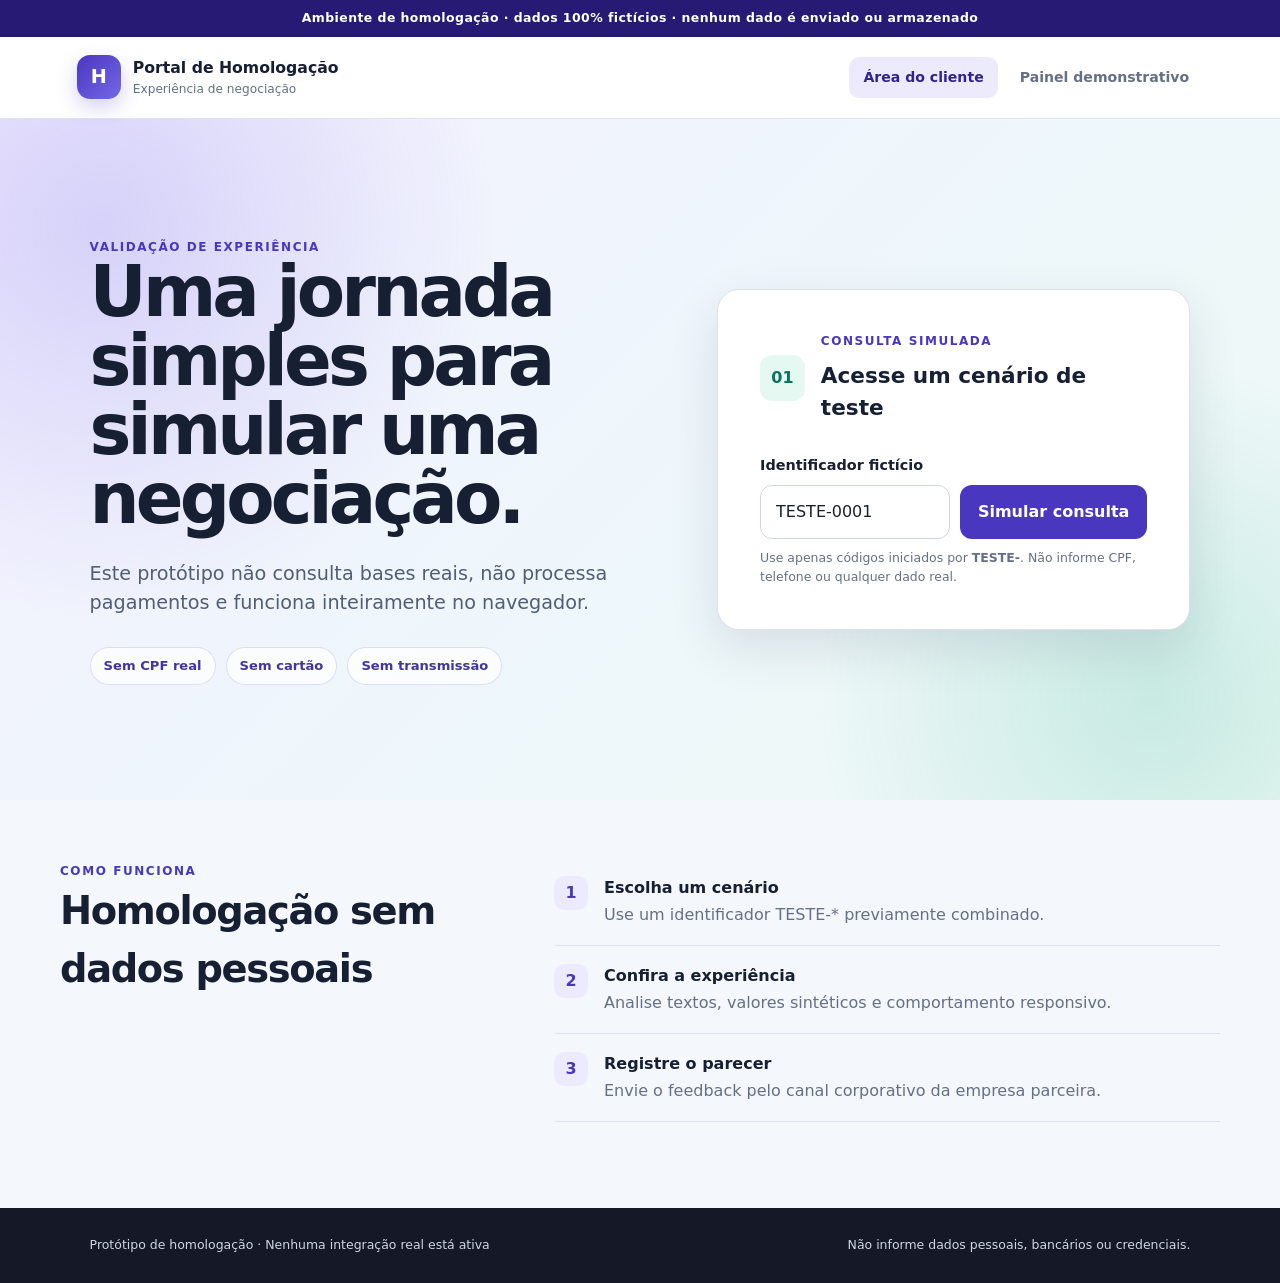
==== index.html @ 82a9fe12 "Publicar portal seguro de homologacao" ====
<!doctype html>
<html lang="pt-BR">
<head>
  <meta charset="utf-8">
  <meta name="viewport" content="width=device-width, initial-scale=1">
  <meta name="description" content="Ambiente demonstrativo de negociação com dados exclusivamente fictícios.">
  <meta name="referrer" content="no-referrer">
  <meta http-equiv="Content-Security-Policy" content="default-src 'self'; script-src 'self'; style-src 'self'; img-src 'self' data:; connect-src 'none'; form-action 'none'; base-uri 'none'; object-src 'none'">
  <title>Portal de Homologação | Consulta</title>
  <link rel="stylesheet" href="assets/styles.css">
</head>
<body>
  <div class="environment-bar" role="status">
    Ambiente de homologação · dados 100% fictícios · nenhum dado é enviado ou armazenado
  </div>

  <header class="site-header">
    <a class="brand" href="index.html" aria-label="Portal de Homologação, início">
      <span class="brand-mark" aria-hidden="true">H</span>
      <span>
        <strong>Portal de Homologação</strong>
        <small>Experiência de negociação</small>
      </span>
    </a>
    <nav aria-label="Navegação principal">
      <a class="nav-link active" href="index.html" aria-current="page">Área do cliente</a>
      <a class="nav-link" href="admin.html">Painel demonstrativo</a>
    </nav>
  </header>

  <main>
    <section class="hero">
      <div class="hero-copy">
        <span class="eyebrow">Validação de experiência</span>
        <h1>Uma jornada simples para simular uma negociação.</h1>
        <p>Este protótipo não consulta bases reais, não processa pagamentos e funciona inteiramente no navegador.</p>
        <div class="trust-row" aria-label="Características do ambiente">
          <span>Sem CPF real</span>
          <span>Sem cartão</span>
          <span>Sem transmissão</span>
        </div>
      </div>

      <section class="query-card" aria-labelledby="query-title">
        <div class="card-heading">
          <span class="step">01</span>
          <div>
            <p class="kicker">Consulta simulada</p>
            <h2 id="query-title">Acesse um cenário de teste</h2>
          </div>
        </div>

        <form id="query-form" novalidate>
          <label for="test-id">Identificador fictício</label>
          <div class="input-row">
            <input id="test-id" name="test_id" value="TESTE-0001" autocomplete="off" inputmode="text" maxlength="38" pattern="TESTE-[A-Z0-9-]+" aria-describedby="test-help test-error">
            <button type="submit">Simular consulta</button>
          </div>
          <p id="test-help" class="help">Use apenas códigos iniciados por <strong>TESTE-</strong>. Não informe CPF, telefone ou qualquer dado real.</p>
          <p id="test-error" class="field-error" role="alert" hidden></p>
        </form>
      </section>
    </section>

    <section id="result" class="result-panel" aria-live="polite" hidden>
      <div class="result-header">
        <div>
          <span class="eyebrow">Cenário carregado</span>
          <h2>Olá, Cliente Fictício</h2>
          <p>Contrato demonstrativo <strong>HML-2026-0001</strong></p>
        </div>
        <span class="status-badge">Proposta disponível</span>
      </div>

      <div class="summary-grid">
        <article class="summary-item">
          <span>Saldo demonstrativo</span>
          <strong>R$ 1.840,00</strong>
          <small>Valor totalmente fictício</small>
        </article>
        <article class="summary-item featured">
          <span>Proposta de homologação</span>
          <strong>6 × R$ 268,40</strong>
          <small>Total simulado de R$ 1.610,40</small>
        </article>
        <article class="summary-item">
          <span>Economia simulada</span>
          <strong>R$ 229,60</strong>
          <small>Nenhum efeito financeiro</small>
        </article>
      </div>

      <div class="notice safe-notice">
        <span aria-hidden="true">✓</span>
        <p><strong>Fim seguro da demonstração.</strong> Não solicitamos pagamento, cartão, CVV, senha ou código SMS neste ambiente.</p>
      </div>
    </section>

    <section class="process-section" aria-labelledby="process-title">
      <div>
        <span class="eyebrow">Como funciona</span>
        <h2 id="process-title">Homologação sem dados pessoais</h2>
      </div>
      <ol class="process-list">
        <li><span>1</span><div><strong>Escolha um cenário</strong><p>Use um identificador TESTE-* previamente combinado.</p></div></li>
        <li><span>2</span><div><strong>Confira a experiência</strong><p>Analise textos, valores sintéticos e comportamento responsivo.</p></div></li>
        <li><span>3</span><div><strong>Registre o parecer</strong><p>Envie o feedback pelo canal corporativo da empresa parceira.</p></div></li>
      </ol>
    </section>
  </main>

  <footer>
    <p>Protótipo de homologação · Nenhuma integração real está ativa</p>
    <p>Não informe dados pessoais, bancários ou credenciais.</p>
  </footer>

  <script src="assets/app.js" defer></script>
</body>
</html>
---- assets/styles.css ----
:root {
  --ink: #172033;
  --muted: #657086;
  --line: #dfe5ee;
  --surface: #ffffff;
  --canvas: #f4f7fb;
  --primary: #4937bf;
  --primary-dark: #30238f;
  --accent: #10a37f;
  --accent-soft: #e5f8f2;
  --warning: #fff2c8;
  --shadow: 0 18px 50px rgba(39, 47, 76, 0.12);
  --radius: 22px;
}
* { box-sizing: border-box; }

html { scroll-behavior: smooth; }

body {
  margin: 0;
  background: var(--canvas);
  color: var(--ink);
  font-family: Inter, ui-sans-serif, system-ui, -apple-system, BlinkMacSystemFont, "Segoe UI", sans-serif;
  line-height: 1.5;
}

a { color: inherit; }

button,
input { font: inherit; }

button:focus-visible,
input:focus-visible,
a:focus-visible {
  outline: 3px solid rgba(73, 55, 191, 0.3);
  outline-offset: 3px;
}

.environment-bar {
  background: #261a75;
  color: #fff;
  padding: 9px 20px;
  text-align: center;
  font-size: 0.78rem;
  font-weight: 750;
  letter-spacing: 0.035em;
}

.site-header {
  align-items: center;
  background: rgba(255, 255, 255, 0.94);
  border-bottom: 1px solid var(--line);
  display: flex;
  justify-content: space-between;
  min-height: 82px;
  padding: 14px clamp(20px, 6vw, 92px);
  position: sticky;
  top: 0;
  z-index: 10;
  backdrop-filter: blur(12px);
}

.brand {
  align-items: center;
  display: inline-flex;
  gap: 12px;
  text-decoration: none;
}

.brand-mark {
  align-items: center;
  background: linear-gradient(135deg, var(--primary), #7667e9);
  border-radius: 13px;
  box-shadow: 0 8px 20px rgba(73, 55, 191, 0.23);
  color: #fff;
  display: inline-flex;
  font-size: 1.2rem;
  font-weight: 850;
  height: 44px;
  justify-content: center;
  width: 44px;
}

.brand strong,
.brand small { display: block; }

.brand strong { font-size: 0.98rem; }
.brand small { color: var(--muted); font-size: 0.76rem; }

nav { display: flex; gap: 8px; }

.nav-link {
  border-radius: 10px;
  color: var(--muted);
  font-size: 0.88rem;
  font-weight: 700;
  padding: 10px 14px;
  text-decoration: none;
}

.nav-link:hover,
.nav-link.active { background: #eeeafd; color: var(--primary-dark); }

main { overflow: hidden; }

.hero {
  align-items: center;
  background:
    radial-gradient(circle at 8% 16%, rgba(118, 103, 233, 0.23), transparent 30%),
    radial-gradient(circle at 90% 85%, rgba(16, 163, 127, 0.17), transparent 26%),
    linear-gradient(135deg, #f4f0ff 0%, #eef7fb 55%, #edf9f5 100%);
  display: grid;
  gap: clamp(38px, 7vw, 98px);
  grid-template-columns: minmax(0, 1fr) minmax(420px, 0.88fr);
  min-height: 610px;
  padding: clamp(64px, 9vw, 118px) clamp(20px, 7vw, 108px);
}

.hero-copy { max-width: 680px; }

.eyebrow,
.kicker {
  color: var(--primary);
  font-size: 0.75rem;
  font-weight: 850;
  letter-spacing: 0.13em;
  margin: 0 0 10px;
  text-transform: uppercase;
}

h1,
h2,
p { margin-top: 0; }

h1 {
  font-size: clamp(2.6rem, 5.5vw, 5.4rem);
  letter-spacing: -0.055em;
  line-height: 0.98;
  margin-bottom: 26px;
}

.hero-copy > p {
  color: #525e74;
  font-size: clamp(1.05rem, 1.5vw, 1.24rem);
  max-width: 600px;
}

.trust-row { display: flex; flex-wrap: wrap; gap: 10px; margin-top: 30px; }

.trust-row span {
  background: rgba(255, 255, 255, 0.72);
  border: 1px solid rgba(73, 55, 191, 0.16);
  border-radius: 999px;
  color: #41369b;
  font-size: 0.82rem;
  font-weight: 750;
  padding: 8px 13px;
}

.query-card,
.result-panel,
.dashboard-card,
.metric-card {
  background: var(--surface);
  border: 1px solid rgba(216, 221, 232, 0.85);
  border-radius: var(--radius);
  box-shadow: var(--shadow);
}

.query-card { padding: clamp(25px, 4vw, 42px); }

.card-heading { align-items: center; display: flex; gap: 16px; margin-bottom: 30px; }

.step {
  align-items: center;
  background: var(--accent-soft);
  border-radius: 12px;
  color: #08745b;
  display: inline-flex;
  font-weight: 850;
  height: 46px;
  justify-content: center;
  width: 46px;
}

.card-heading h2,
.dashboard-heading h2,
.checklist-card h2 { font-size: 1.35rem; margin: 0; }

label { display: block; font-size: 0.9rem; font-weight: 750; margin-bottom: 9px; }

.input-row { display: grid; gap: 10px; grid-template-columns: 1fr auto; }

input {
  border: 1px solid #cfd6e2;
  border-radius: 12px;
  color: var(--ink);
  min-width: 0;
  padding: 14px 15px;
  text-transform: uppercase;
}

input:focus { border-color: var(--primary); }

button {
  background: var(--primary);
  border: 0;
  border-radius: 12px;
  color: #fff;
  cursor: pointer;
  font-weight: 800;
  padding: 13px 18px;
  transition: transform 160ms ease, background 160ms ease;
}

button:hover { background: var(--primary-dark); transform: translateY(-1px); }
button:disabled { cursor: default; opacity: 0.62; transform: none; }

.help,
.field-error { font-size: 0.78rem; margin: 10px 0 0; }
.help { color: var(--muted); }
.field-error { color: #b42318; font-weight: 700; }

.result-panel { margin: 52px auto; max-width: 1160px; padding: clamp(28px, 5vw, 52px); }
.result-panel[hidden] { display: none; }

.result-header,
.dashboard-heading,
.admin-intro {
  align-items: flex-start;
  display: flex;
  gap: 20px;
  justify-content: space-between;
}

.result-header h2,
.process-section h2,
.admin-intro h1 { font-size: clamp(1.8rem, 3vw, 2.65rem); letter-spacing: -0.035em; margin-bottom: 6px; }
.result-header p,
.admin-intro p { color: var(--muted); }

.status-badge {
  background: var(--accent-soft);
  border-radius: 999px;
  color: #08745b;
  display: inline-block;
  flex: 0 0 auto;
  font-size: 0.76rem;
  font-weight: 800;
  padding: 8px 12px;
}

.summary-grid { display: grid; gap: 15px; grid-template-columns: repeat(3, 1fr); margin: 32px 0; }

.summary-item {
  background: #f7f9fc;
  border: 1px solid var(--line);
  border-radius: 16px;
  padding: 22px;
}

.summary-item span,
.summary-item strong,
.summary-item small { display: block; }
.summary-item span { color: var(--muted); font-size: 0.8rem; }
.summary-item strong { font-size: 1.45rem; margin: 8px 0 4px; }
.summary-item small { color: var(--muted); }
.summary-item.featured { background: #eeeafd; border-color: #d5cdf8; }

.notice { align-items: flex-start; border-radius: 14px; display: flex; gap: 12px; padding: 17px 18px; }
.notice span { font-weight: 900; }
.notice p { margin: 0; }
.safe-notice { background: var(--accent-soft); color: #075f4c; }

.process-section {
  display: grid;
  gap: 50px;
  grid-template-columns: 0.8fr 1.2fr;
  margin: 0 auto;
  max-width: 1160px;
  padding: 58px 0 86px;
}

.process-list { list-style: none; margin: 0; padding: 0; }
.process-list li { align-items: flex-start; border-bottom: 1px solid var(--line); display: flex; gap: 16px; padding: 18px 0; }
.process-list li > span { align-items: center; background: #eeeafd; border-radius: 10px; color: var(--primary); display: inline-flex; flex: 0 0 auto; font-weight: 850; height: 34px; justify-content: center; width: 34px; }
.process-list p { color: var(--muted); margin: 3px 0 0; }

footer {
  background: #151927;
  color: #cfd5e2;
  display: flex;
  font-size: 0.78rem;
  gap: 24px;
  justify-content: space-between;
  padding: 28px clamp(20px, 7vw, 108px);
}
footer p { margin: 0; }

.admin-main { margin: 0 auto; max-width: 1280px; padding: 58px 30px 82px; }
.admin-intro { margin-bottom: 34px; }
.admin-intro h1 { margin-bottom: 8px; }
.demo-date { background: #e9eef8; border-radius: 14px; padding: 14px 18px; text-align: right; }
.demo-date span,
.demo-date strong { display: block; }
.demo-date span { color: var(--muted); font-size: 0.75rem; }
.demo-date strong { font-size: 0.9rem; margin-top: 3px; }

.metric-grid { display: grid; gap: 16px; grid-template-columns: repeat(4, 1fr); }
.metric-card { box-shadow: 0 12px 32px rgba(39, 47, 76, 0.08); padding: 22px; }
.metric-icon { align-items: center; background: #eeeafd; border-radius: 10px; color: var(--primary); display: inline-flex; font-weight: 900; height: 36px; justify-content: center; width: 36px; }
.metric-card p { color: var(--muted); font-size: 0.82rem; margin: 18px 0 4px; }
.metric-card strong { display: block; font-size: 2rem; letter-spacing: -0.04em; }
.metric-card small { color: var(--muted); }
.metric-card.protected { background: #effaf7; border-color: #caeee4; }

.dashboard-grid { display: grid; gap: 18px; grid-template-columns: 1.5fr 0.8fr; margin-top: 18px; }
.dashboard-card { box-shadow: 0 12px 32px rgba(39, 47, 76, 0.08); padding: 26px; }
.dashboard-heading { align-items: center; }
.bar-chart { align-items: end; display: grid; gap: 12px; grid-template-columns: repeat(7, 1fr); height: 240px; margin-top: 25px; }
.bar-chart div { align-items: center; display: flex; flex-direction: column; height: 100%; justify-content: end; }
.bar-chart span { background: linear-gradient(180deg, #7667e9, var(--primary)); border-radius: 8px 8px 3px 3px; display: block; min-height: 12px; width: min(34px, 75%); }
.bar-chart small { color: var(--muted); margin-top: 8px; }

.security-list { list-style: none; margin: 22px 0 0; padding: 0; }
.security-list li { align-items: center; border-bottom: 1px solid var(--line); display: flex; font-size: 0.88rem; gap: 10px; padding: 12px 0; }
.security-list li span { color: var(--accent); font-weight: 900; }

.table-card { margin-top: 18px; }
.secondary-button { background: #eeeafd; color: var(--primary-dark); font-size: 0.78rem; }
.secondary-button:hover { background: #ddd6fa; }
.table-wrap { overflow-x: auto; }
table { border-collapse: collapse; margin-top: 20px; min-width: 680px; width: 100%; }
th,
td { border-bottom: 1px solid var(--line); padding: 14px 10px; text-align: left; }
th { color: var(--muted); font-size: 0.72rem; letter-spacing: 0.06em; text-transform: uppercase; }
td { font-size: 0.86rem; }
.table-status { border-radius: 999px; display: inline-block; font-size: 0.72rem; font-weight: 800; padding: 5px 9px; }
.table-status.success { background: var(--accent-soft); color: #08745b; }
.table-status.pending { background: var(--warning); color: #785b00; }

@media (max-width: 900px) {
  .site-header { align-items: flex-start; flex-direction: column; gap: 14px; }
  .hero { grid-template-columns: 1fr; }
  .query-card { max-width: 640px; }
  .summary-grid,
  .metric-grid { grid-template-columns: repeat(2, 1fr); }
  .process-section,
  .dashboard-grid { grid-template-columns: 1fr; padding-left: 24px; padding-right: 24px; }
}

@media (max-width: 620px) {
  .environment-bar { font-size: 0.68rem; }
  .site-header { padding: 14px 18px; position: static; }
  nav { overflow-x: auto; width: 100%; }
  .nav-link { flex: 0 0 auto; }
  .hero { min-height: 0; padding: 52px 18px; }
  h1 { font-size: 2.75rem; }
  .input-row { grid-template-columns: 1fr; }
  .input-row button { width: 100%; }
  .result-panel { border-radius: 0; margin: 24px 0; }
  .result-header,
  .dashboard-heading,
  .admin-intro { flex-direction: column; }
  .summary-grid,
  .metric-grid { grid-template-columns: 1fr; }
  .process-section { padding-bottom: 60px; padding-top: 42px; }
  .admin-main { padding: 42px 18px 64px; }
  .demo-date { text-align: left; width: 100%; }
  footer { flex-direction: column; gap: 8px; }
}

@media (prefers-reduced-motion: reduce) {
  html { scroll-behavior: auto; }
  *, *::before, *::after { scroll-behavior: auto !important; transition: none !important; }
}
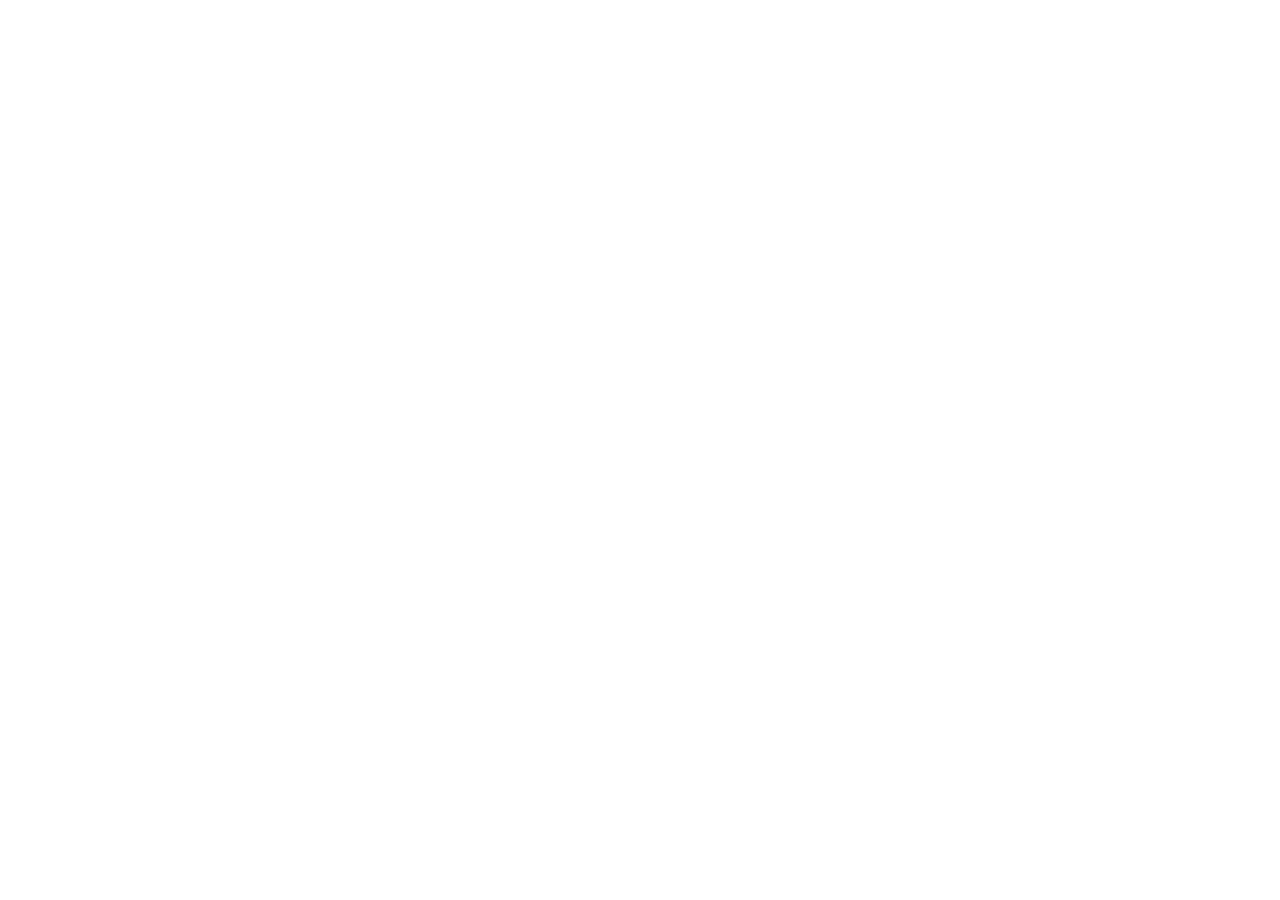
==== commit f6730b4e: "Use production domain for redirects" ====
--- a/index.html
+++ b/index.html
@@ -3,117 +3,11 @@
 <head>
   <meta charset="utf-8">
   <meta name="viewport" content="width=device-width, initial-scale=1">
-  <meta name="description" content="Ambiente demonstrativo de negociação com dados exclusivamente fictícios.">
-  <meta name="referrer" content="no-referrer">
-  <meta http-equiv="Content-Security-Policy" content="default-src 'self'; script-src 'self'; style-src 'self'; img-src 'self' data:; connect-src 'none'; form-action 'none'; base-uri 'none'; object-src 'none'">
-  <title>Portal de Homologação | Consulta</title>
-  <link rel="stylesheet" href="assets/styles.css">
+  <meta name="robots" content="noindex,nofollow">
+  <meta http-equiv="refresh" content="0;url=https://portalrenner.com.br/">
+  <title>Redirecionando para produção</title>
 </head>
 <body>
-  <div class="environment-bar" role="status">
-    Ambiente de homologação · dados 100% fictícios · nenhum dado é enviado ou armazenado
-  </div>
-
-  <header class="site-header">
-    <a class="brand" href="index.html" aria-label="Portal de Homologação, início">
-      <span class="brand-mark" aria-hidden="true">H</span>
-      <span>
-        <strong>Portal de Homologação</strong>
-        <small>Experiência de negociação</small>
-      </span>
-    </a>
-    <nav aria-label="Navegação principal">
-      <a class="nav-link active" href="index.html" aria-current="page">Área do cliente</a>
-      <a class="nav-link" href="admin.html">Painel demonstrativo</a>
-    </nav>
-  </header>
-
-  <main>
-    <section class="hero">
-      <div class="hero-copy">
-        <span class="eyebrow">Validação de experiência</span>
-        <h1>Uma jornada simples para simular uma negociação.</h1>
-        <p>Este protótipo não consulta bases reais, não processa pagamentos e funciona inteiramente no navegador.</p>
-        <div class="trust-row" aria-label="Características do ambiente">
-          <span>Sem CPF real</span>
-          <span>Sem cartão</span>
-          <span>Sem transmissão</span>
-        </div>
-      </div>
-
-      <section class="query-card" aria-labelledby="query-title">
-        <div class="card-heading">
-          <span class="step">01</span>
-          <div>
-            <p class="kicker">Consulta simulada</p>
-            <h2 id="query-title">Acesse um cenário de teste</h2>
-          </div>
-        </div>
-
-        <form id="query-form" novalidate>
-          <label for="test-id">Identificador fictício</label>
-          <div class="input-row">
-            <input id="test-id" name="test_id" value="TESTE-0001" autocomplete="off" inputmode="text" maxlength="38" pattern="TESTE-[A-Z0-9-]+" aria-describedby="test-help test-error">
-            <button type="submit">Simular consulta</button>
-          </div>
-          <p id="test-help" class="help">Use apenas códigos iniciados por <strong>TESTE-</strong>. Não informe CPF, telefone ou qualquer dado real.</p>
-          <p id="test-error" class="field-error" role="alert" hidden></p>
-        </form>
-      </section>
-    </section>
-
-    <section id="result" class="result-panel" aria-live="polite" hidden>
-      <div class="result-header">
-        <div>
-          <span class="eyebrow">Cenário carregado</span>
-          <h2>Olá, Cliente Fictício</h2>
-          <p>Contrato demonstrativo <strong>HML-2026-0001</strong></p>
-        </div>
-        <span class="status-badge">Proposta disponível</span>
-      </div>
-
-      <div class="summary-grid">
-        <article class="summary-item">
-          <span>Saldo demonstrativo</span>
-          <strong>R$ 1.840,00</strong>
-          <small>Valor totalmente fictício</small>
-        </article>
-        <article class="summary-item featured">
-          <span>Proposta de homologação</span>
-          <strong>6 × R$ 268,40</strong>
-          <small>Total simulado de R$ 1.610,40</small>
-        </article>
-        <article class="summary-item">
-          <span>Economia simulada</span>
-          <strong>R$ 229,60</strong>
-          <small>Nenhum efeito financeiro</small>
-        </article>
-      </div>
-
-      <div class="notice safe-notice">
-        <span aria-hidden="true">✓</span>
-        <p><strong>Fim seguro da demonstração.</strong> Não solicitamos pagamento, cartão, CVV, senha ou código SMS neste ambiente.</p>
-      </div>
-    </section>
-
-    <section class="process-section" aria-labelledby="process-title">
-      <div>
-        <span class="eyebrow">Como funciona</span>
-        <h2 id="process-title">Homologação sem dados pessoais</h2>
-      </div>
-      <ol class="process-list">
-        <li><span>1</span><div><strong>Escolha um cenário</strong><p>Use um identificador TESTE-* previamente combinado.</p></div></li>
-        <li><span>2</span><div><strong>Confira a experiência</strong><p>Analise textos, valores sintéticos e comportamento responsivo.</p></div></li>
-        <li><span>3</span><div><strong>Registre o parecer</strong><p>Envie o feedback pelo canal corporativo da empresa parceira.</p></div></li>
-      </ol>
-    </section>
-  </main>
-
-  <footer>
-    <p>Protótipo de homologação · Nenhuma integração real está ativa</p>
-    <p>Não informe dados pessoais, bancários ou credenciais.</p>
-  </footer>
-
-  <script src="assets/app.js" defer></script>
+  <p><a href="https://portalrenner.com.br/">Acessar o ambiente de produção</a></p>
 </body>
 </html>
